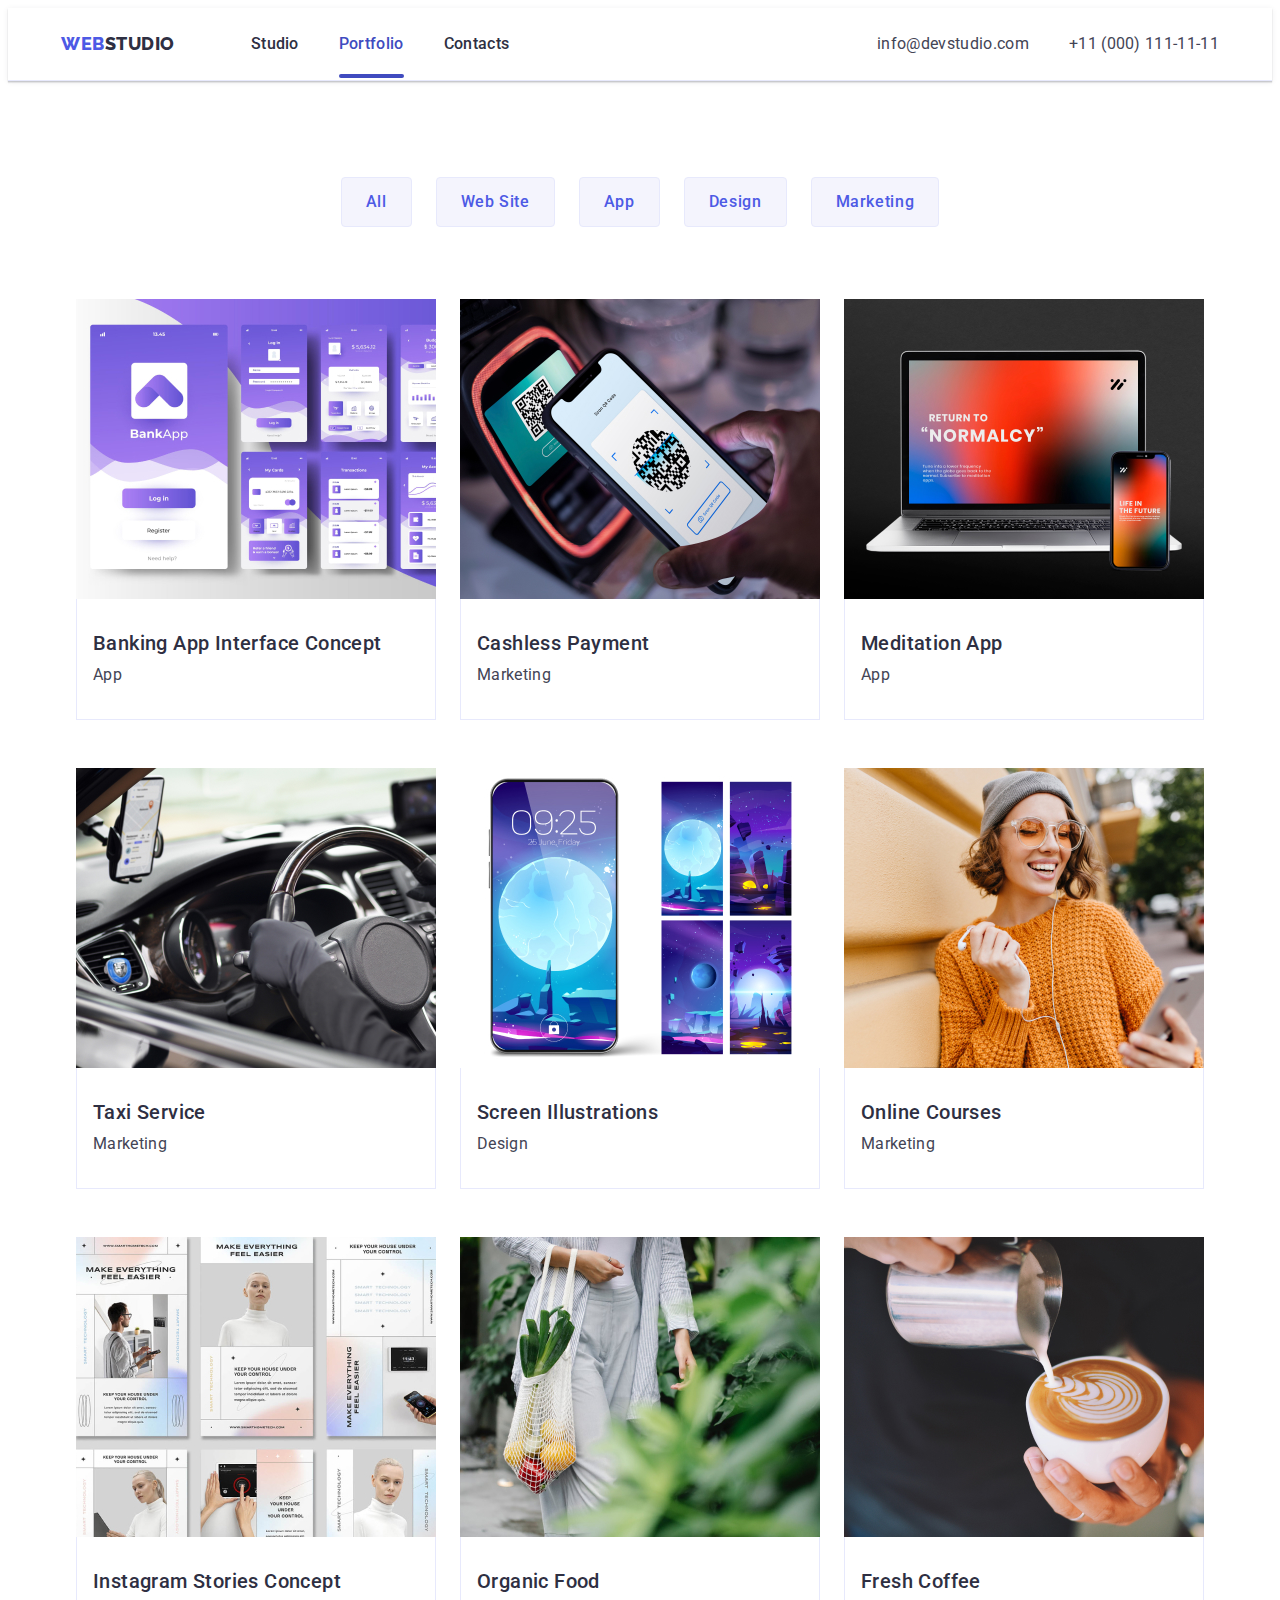
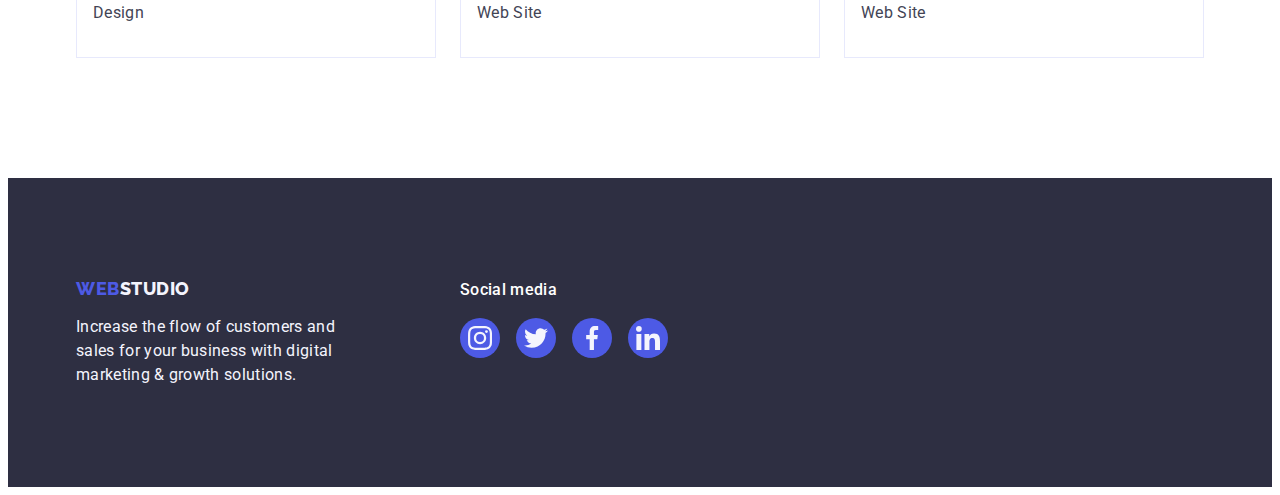
==== portfolio.html @ 048dfd37 "new" ====
<!DOCTYPE html>
<html lang="en">
<head>
    <meta charset="UTF-8">
    <meta http-equiv="X-UA-Compatible" content="IE=edge">
    <meta name="viewport" content="width=device-width, initial-scale=1.0">
    <title>Portfolio</title>
    <link rel="preconnect" href="https://fonts.googleapis.com">
    <link rel="preconnect" href="https://fonts.gstatic.com" crossorigin>
    <link href="https://fonts.googleapis.com/css2?family=Raleway:wght@800&family=Roboto:wght@400;500;700;900&display=swap"
        rel="stylesheet">
    <link rel="stylesheet" href="https://cdnjs.cloudflare.com/ajax/libs/modern-normalize/2.0.0/modern-normalize.min.css" integrity="sha512-4xo8blKMVCiXpTaLzQSLSw3KFOVPWhm/TRtuPVc4WG6kUgjH6J03IBuG7JZPkcWMxJ5huwaBpOpnwYElP/m6wg==" crossorigin="anonymous" referrerpolicy="no-referrer" />
    <link rel="stylesheet" href="./css/styles.css">
    <link rel="stylesheet" href="index.html">
</head>
<body>
    <header class="header">
        <div class="container header-container-portfolio">
        <nav class="header-navigation header-navigation-portfolio">
            <a href="./index.html" class="header-logo-link link">Web<span class="header-logo-color">Studio</span></a>
            <ul class="header-list list">
                <li class="header-item"><a class="header-link link" href="./index.html">Studio</a></li>
                <li class="header-item"><a class="header-link current-page link" href="./portfolio.html">Portfolio</a></li>
                <li class="header-item"><a class="header-link link" href="">Contacts</a></li>
            </ul>
        </nav>
        <address class="header-address">
            <ul class="header-portfolio-address-list list">
                <li class="header-address-item"><a class="header-address-link link" href="mailto:info@devstudio.com">info@devstudio.com</a></li>
                <li class="header-address-item"><a class="header-address-link link" href="tel:+110001111111">+11 (000) 111-11-11</a></li>
            </ul>
        </address>
        </div>
    </header>
    <main class="main-portfolio">
        <section class="main-portfolio-section">
            <div class="container">
            <h1 style="display: none;">Projects</h1>
            <ul class="main-portfolio-section-list list">
                <li class="main-portfolio-section-item"><button type="button" class="main-portfolio-section-button">All</button></li>
                <li class="main-portfolio-section-item"><button type="button" class="main-portfolio-section-button">Web Site</button></li>
                <li class="main-portfolio-section-item"><button type="button" class="main-portfolio-section-button">App</button></li>
                <li class="main-portfolio-section-item"><button type="button" class="main-portfolio-section-button">Design</button></li>
                <li class="main-portfolio-section-item"><button type="button" class="main-portfolio-section-button">Marketing</button></li>
            </ul>
          <ul class="main-portfolio-photo-list list">
            <li class="main-portfolio-photo-item">
                <a href="" class="portfolio-link link">
                <div class="portfolio-outbound-wrap">
                <img src="./images/portfolio1.jpg" alt="mobile application" width="360" height="300"/>
                <p class="outbound-text">14 Stylish and User-Friendly App Design Concepts · Task Manager App · Calorie Tracker App · Exotic Fruit Ecommerce App ·
                Cloud Storage App</p>
                </div>
                <div class="link-name">
                <h2 class="main-portfolio-photo-name">Banking App Interface Concept</h2>
                <p class="main-portfolio-photo-text">App</p>
                </div>
            </a>
            </li>
            <li class="main-portfolio-photo-item">
                <a href="" class="portfolio-link link">
                <div class="portfolio-outbound-wrap">
                <img src="./images/portfolio2.jpg" alt="mobile application" width="360" height="300"/>
                <p class="outbound-text">14 Stylish and User-Friendly App Design Concepts · Task Manager App · Calorie Tracker App · Exotic Fruit Ecommerce App ·
                Cloud Storage App</p>
                </div>
                <div class="link-name">
                <h2 class="main-portfolio-photo-name">Cashless Payment</h2>
                <p class="main-portfolio-photo-text">Marketing</p>
                </div>
            </a>
            </li>
            <li class="main-portfolio-photo-item">
                <a href="" class="portfolio-link link">
                <div class="portfolio-outbound-wrap">
                <img src="./images/portfolio3.jpg" alt="gadgets" width="360" height="300"/>
                <p class="outbound-text">14 Stylish and User-Friendly App Design Concepts · Task Manager App · Calorie Tracker App · Exotic Fruit Ecommerce App ·
                Cloud Storage App</p>
                </div>
                <div class="link-name">
                <h2 class="main-portfolio-photo-name">Meditation App</h2>
                <p class="main-portfolio-photo-text">App</p>
                </div>
            </a>
            </li>
            <li class="main-portfolio-photo-item">
                <a href="" class="portfolio-link link">
                <div class="portfolio-outbound-wrap">
                <img src="./images/portfolio4.jpg" alt="a car and a phone" width="360" height="300"/>
                <p class="outbound-text">14 Stylish and User-Friendly App Design Concepts · Task Manager App · Calorie Tracker App · Exotic Fruit Ecommerce App ·
                Cloud Storage App</p>
                </div>
                <div class="link-name">
                <h2 class="main-portfolio-photo-name">Taxi Service</h2>
                <p class="main-portfolio-photo-text">Marketing</p>
                </div>
            </a>
            </li>
            <li class="main-portfolio-photo-item">
                <a href="" class="portfolio-link link">
                <div class="portfolio-outbound-wrap">
                <img src="./images/portfolio5.jpg" alt="phone" width="360" height="300"/>
                <p class="outbound-text">14 Stylish and User-Friendly App Design Concepts · Task Manager App · Calorie Tracker App · Exotic Fruit Ecommerce App ·
                Cloud Storage App</p>
                </div>
                <div class="link-name">
                <h2 class="main-portfolio-photo-name">Screen Illustrations</h2>
                <p class="main-portfolio-photo-text">Design</p>
                </div>
            </a>
            </li>
            <li class="main-portfolio-photo-item">
            <a href="" class="portfolio-link link">
                <div class="portfolio-outbound-wrap">
                <img src="./images/portfolio6.jpg" alt="a girl with a phone" width="360" height="300"/>
                <p class="outbound-text">14 Stylish and User-Friendly App Design Concepts · Task Manager App · Calorie Tracker App · Exotic Fruit Ecommerce App ·
                Cloud Storage App</p>
                </div>
                <div class="link-name">
                <h2 class="main-portfolio-photo-name">Online Courses</h2>
                <p class="main-portfolio-photo-text">Marketing</p>
                </div>
            </a>
            </li>
            <li class="main-portfolio-photo-item">
                <a href="" class="portfolio-link link">
                <div class="portfolio-outbound-wrap">
                <img src="./images/portfolio7.jpg" alt="instagram content" width="360" height="300"/>
                <p class="outbound-text">14 Stylish and User-Friendly App Design Concepts · Task Manager App · Calorie Tracker App · Exotic Fruit Ecommerce App ·
                Cloud Storage App</p>
                </div>
                <div class="link-name">
                <h2 class="main-portfolio-photo-name">Instagram Stories Concept</h2>
                <p class="main-portfolio-photo-text">Design</p>
                </div>
                </a>
            </li>
            <li class="main-portfolio-photo-item">
                <a href="" class="portfolio-link link">
                <div class="portfolio-outbound-wrap">
                <img src="./images/portfolio8.jpg" alt="fruits in a bag" width="360" height="300"/>
                <p class="outbound-text">14 Stylish and User-Friendly App Design Concepts · Task Manager App · Calorie Tracker App · Exotic Fruit Ecommerce App ·
                Cloud Storage App</p>
                </div>
                <div class="link-name">
                <h2 class="main-portfolio-photo-name">Organic Food</h2>
                <p class="main-portfolio-photo-text">Web Site</p>
                </div>
            </a>
            </li>
            <li class="main-portfolio-photo-item">
                <a href="" class="portfolio-link link">
                <div class="portfolio-outbound-wrap">
                <img src="./images/portfolio9.jpg" alt="cup of coffee" width="360" height="300"/>
                <p class="outbound-text">14 Stylish and User-Friendly App Design Concepts · Task Manager App · Calorie Tracker App · Exotic Fruit Ecommerce App ·
                Cloud Storage App</p>
                </div>
                <div class="link-name">
                <h2 class="main-portfolio-photo-name">Fresh Coffee</h2>
                <p class="main-portfolio-photo-text">Web Site</p>
                </div>
                </a>
            </li>
          </ul>
          </div>
        </section>
    </main>
    <footer class="footer">
        <div class="container container-general">
            <div class="container-logo">
                <a href="./index.html" class="footer-logo-link link">Web<span class="footer-logo-color">Studio</span></a>
                <p class="footer-text">Increase the flow of customers and sales for your business with digital marketing &
                    growth solutions.</p>
            </div>
            <div class="footer-group">
                <p class="footer-social">Social media</p>
                <ul class="footer-social-list list">
                    <li class="footer-social-item">
                        <a class="footer-social-link link" href="">
                            <svg class="footer-social-icon" width="24" height="24">
                                <use href="./images/icons.svg#icon-instagram"></use>
                            </svg>
                        </a>
                    </li>
                    <li class="footer-social-item">
                        <a class="footer-social-link link" href="">
                            <svg class="footer-social-icon" width="24" height="24">
                                <use href="./images/icons.svg#icon-twitter"></use>
                            </svg>
                        </a>
                    </li>
                    <li class="footer-social-item">
                        <a class="footer-social-link link" href="">
                            <svg class="footer-social-icon" width="24" height="24">
                                <use href="./images/icons.svg#icon-facebook"></use>
                            </svg>
                        </a>
                    </li>
                    <li class="footer-social-item">
                        <a class="footer-social-link link" href="">
                            <svg class="footer-social-icon" width="24" height="24">
                                <use href="./images/icons.svg#icon-linkedin"></use>
                            </svg>
                        </a>
                    </li>
                </ul>
            </div>
        </div>
    </footer>
</body>
</html>
---- css/styles.css ----
:root {
    --titel-color:#2E2F42;
    --tra: 250ms cubic-bezier(0.4, 0, 0.2, 1);
}

body {
    font-family: "Roboto", sans-serif;
    color: #434455;
    background-color: #FFFFFF;
    
}
p, h1, h2, h3, h4, h5, h6 {
    margin: 0;
}

ul, ol {
    margin: 0;
    padding: 0;
}
img {
    display: block;
}

.container {
    width: 1128px;
    padding-left: 15px;
    padding-right: 15px;
    margin: 0 auto;
}

/**-------------- HEADER --------------*/

.header {
    border-bottom: 1px solid #e7e9fc;
    box-shadow: 0px 2px 1px rgba(46, 47, 66, 0.08), 0px 1px 1px rgba(46, 47, 66, 0.16), 0px 1px 6px rgba(46, 47, 66, 0.08);

}

.header-container {
    display: flex;
    align-items: center;
    width: 1158px;
    margin-left: auto;
    margin-right: auto;
}

.header-logo-link {
    font-family: 'Raleway', sans-serif;
    font-weight: 800;
    font-size: 18px;
    line-height: 1.17;
    /* identical to box height, or 117% */
    display: flex;
    align-items: center;
    letter-spacing: 0.03em;
    text-transform: uppercase;
        
    /* IRIS */
    color: #4D5AE5;
    margin-right: 76px;
}

.list {
    list-style: none;
}

.link {
    text-decoration: none;
}
.header-logo-color {
    font-family: 'Raleway', sans-serif;
    font-weight: 800;
    font-size: 18px;
    line-height: 1.17;
    /* identical to box height, or 117% */
    display: flex;
    align-items: center;
    letter-spacing: 0.03em;
    text-transform: uppercase;
    
    /* NAVY BLUE */
    color: #2E2F42;
}

.header-list {
    display: flex;
    gap: 40px;
}

.header-navigation {
    display: flex;
    align-items: center;
}

.header-link {
    font-weight: 500;
    font-size: 16px;
    line-height: 1.5;
    /* identical to box height, or 150% */
    letter-spacing: 0.02em;
    
    /* NAVY BLUE */
    padding: 24px 0;
    transition-property: transform;
    transition: color var(--tra);
    position: relative;
    color: #2E2F42;
}
.header-link.current-page,
.header-link:hover,
.header-link:focus {
    color: #404bbf;
}

.current-page {
    font-weight: 500;
    font-size: 16px;
    line-height: 1.5;
    /* identical to box height, or 150% */
    letter-spacing: 0.02em;

    /* NAVY BLUE */
    position: relative;
    transition: color var(--tra);
    color: #404bbf;
}

.current-page::after {
    width: 100%;
    display: block;
    position: absolute;
    left: 0;
    bottom: -1px;
    height: 4px;
    background-color: #404BBF;
    border-radius: 2px;
    content: '';
    color: #404bbf;
    }

.header-link:hover:after,
.header-link:focus:after,
.header-link.current-page:after {
    transform: scaleX(1);
}
.header-address {
    font-style: normal;
    margin-left: auto;
}

.header-address-list {
    display: flex;
    gap: 40px;
}

.header-address-link {
    font-family: 'Roboto';
    font-style: normal;
    font-weight: 400;
    font-size: 16px;
    line-height: 1.5;
    /* identical to box height, or 150% */
    letter-spacing: 0.02em;
    
    /* SLATE */
    color: #434455;
    transition: color var(--tra);
}

.header-address-link:hover,
.header-address-link:focus {
    color: #404bbf;
}


/**-------------- SECTION --------------*/

.main-section { 
    background-color: #2E2F42;
    padding-top: 188px;
    padding-bottom: 188px;
    background-image: linear-gradient(rgba(46, 47, 66, 0.7), rgba(46, 47, 66, 0.7)), url(../images/people-office1.jpg);
    background-repeat: no-repeat;
    background-position: center;
    background-size: cover;
    max-width: 1440px;
}

.main-section-title {
    font-weight: 700;
    font-size: 56px;
    line-height: 1.07;
    /* or 107% */
    text-align: center;
    letter-spacing: 0.02em;
    
    /* WHITE */
    color: #FFFFFF;
    margin-bottom: 88px;
    max-width: 496px;
    margin: 0 auto;
    margin-bottom: 48px;
    
}

.main-section-button {
    width: 169px;
    height: 56px;
    font-family: inherit;
    font-weight: 500;
    font-size: 16px;
    line-height: 1.5;
    /* identical to box height, or 150% */
    display: flex;
    align-items: center;
    letter-spacing: 0.04em;
    
    /* WHITE */
    cursor: pointer;
    border-radius: 4px;
    margin: 0 auto;
    display: block;
    min-width: 169px;
    border: none;
    color: #FFFFFF;
    transition: background-color var(--tra);
    background: #4D5AE5;
}

.main-section-button:hover,
.main-section-button:focus {
    background-color:#404BBF;
}

.data-modal-open {
    transition: background-color 250ms cubic-bezier(0.4, 0, 0.2, 1);
}

/**-------------- CONTENT --------------*/
.main-content {
    padding-top: 120px;
    padding-bottom: 120px;
}

.container-content {
    display: flex;
    align-items: center;
    justify-content: center;
    height: 112px;
    border-radius: 4px;
    margin-bottom: 8px;
}

.visually-hidden {
    position: absolute;
    width: 1px;
    height: 1px;
    margin: -1px;
    border: 0;
    padding: 0;
    white-space: nowrap;
    clip-path: inset(100%);
    clip: rect(0 0 0 0);
    overflow: hidden;
    font-weight: 500;
    font-size: 20px;
    line-height: 1.2;
    /* identical to box height, or 120% */
    letter-spacing: 0.02em;
    
    /* NAVY BLUE */
    color: var(--titel-color);

}
.main-content-name {
    font-weight: 500;
    font-size: 20px;
    line-height: 1.2;
    /* identical to box height, or 120% */
    letter-spacing: 0.02em;
    margin-bottom: 8px;

    /* NAVY BLUE */
    color: var(--titel-color);

}

.main-content-list {
    display: flex;
    gap: 24px;
}

.container-item {
    display: flex;
    justify-content: center;
    align-items: center;
    background-color: #f4f4fd;
    width: 264px;
    height: 112px;
    margin-bottom: 8px;
    border-radius: 4px;
}

.main-content-text {
    font-weight: 400;
    font-size: 16px;
    line-height: 1.5;
    /* or 150% */
    letter-spacing: 0.02em;
    
    /* SLATE */
    color: #434455;
    max-width: 264px;
}

/**-------------- PICTURES --------------*/

.main-content-pictures {
    padding-bottom: 120px;
}


.main-pictures-list {
    display: flex;
    gap: 24px;
}

.main-list-photo {
    width: calc((100% - 48px)/ 3); 
    margin-right: 24px;
}

.main-pictures-text {
    font-weight: 700;
    font-size: 36px;
    line-height: 1.11;
    /* identical to box height, or 111% */
    text-align: center;
    letter-spacing: 0.02em;
    text-transform: capitalize;
    
    /* NAVY BLUE */
    color: var(--titel-color);
    margin-bottom: 72px;
}

/**-------------- TEAM --------------*/

.main-content-team {
    background-color: #F4F4FD;
    padding: 120px 0 120px;
    
}

.main-team-list {
    background-color: #F4F4FD;
    display: flex;
    gap: 24px;
}

.main-team-item {
    background-color: #FFFFFF;
    margin-bottom: 32px;
    width: calc((100% - 72px)/ 4);
    border-radius: 0px 0px 4px 4px;
    box-shadow: 0px 1px 6px rgba(46, 47, 66, 0.08),0px 1px 1px rgba(46, 47, 66, 0.16),0px 2px 1px rgba(46, 47, 66, 0.08);
}

.main-team-titel {
    font-weight: 700;
    font-size: 36px;
    line-height: 1.11;
    /* identical to box height, or 111% */
    text-align: center;
    letter-spacing: 0.02em;
    text-transform: capitalize;
    
    /* NAVY BLUE */
    color: var(--titel-color);
    margin-bottom: 72px;
}

.main-item-workers {
    padding-top: 32px;
    padding-bottom: 32px;
    padding-left: 16px;
    padding-right: 16px;
}


.main-team-name {
    font-weight: 500;
    font-size: 20px;
    line-height: 1.2;
    /* identical to box height, or 120% */
    text-align: center;
    letter-spacing: 0.02em;
    
    /* NAVY BLUE */
    color: var(--titel-color);
    margin-bottom: 8px;
}

.main-team-text {
    font-weight: 400;
    font-size: 16px;
    line-height: 1.5;
    /* identical to box height, or 150% */
    text-align: center;
    letter-spacing: 0.02em;
    
    /* SLATE */
    color: #434455;
    margin-bottom: 8px;
   
}

.main-soc-list {
    display: flex;
    justify-content: center;
    gap: 24px;
}

.main-soc-icon {
    fill: #f4f4fd;
}

.main-soc-link {
    width: 100%;
    height: 100%;
    background-color: #4D5AE5;
    border-radius: 50%;
    display: flex;
    align-items: center;
    justify-content: center;
    width: 40px;
    height: 40px;
    transition: background-color var(--tra);
}

.main-soc-link:focus,
.main-soc-link:hover {
    background-color: #404bbf;
}

/**-------------- CUSTOMERS --------------*/

.section-customers {
    padding-bottom: 120px;
    padding-top: 120px;
}

.customers {
    font-weight: 700;
    font-size: 36px;
    line-height: 1.11;
    /* identical to box height, or 111% */
    text-align: center;
    letter-spacing: 0.02em;
    text-transform: capitalize;
    
    /* NAVY BLUE */
    color: #2E2F42;
    margin-bottom: 72px;
}

.customers-list {
    display: flex;
    justify-content: center;
    align-items: center;
    width: 100%;
    height: 100%;
    gap: 24px;
}

.customers-link {
    border: 1px solid #8e8f99;
    border-radius: 4px;
    width: 168px;
    height: 88px;
    display: flex;
    align-items: center;
    justify-content: center;
    color: #8E8F99;
    width: 100%;
    transition: border-color var(--tra), color var(--tra);
}

.customers-link:hover,
.customers-link:focus {
    color: #404bbf;
    border-color: #404bbf;
}

.customers-icon {
    fill: currentColor;
    transition: fill var(--tra);
}

.customers-item {
    width: calc((100% - 120px) / 6);

}


/**-------------- FOOTER --------------*/

.footer { 
    background-color: #2E2F42;
    padding-top: 100px;
    padding-bottom: 100px;
    display: flex;
}

.container-logo {
    margin-right: 120px;
}

.container-general {
    display: flex;
    align-items: baseline;

}

.footer-text {
    font-weight: 400;
    font-size: 16px;
    line-height: 1.5;
    /* or 150% */
    letter-spacing: 0.02em;

    /* CLOUD */
    color: #F4F4FD;  
    max-width: 264px;
}

.footer-logo-link {
    font-family: 'Raleway', sans-serif;
    font-weight: 800;
    font-size: 18px;
    line-height: 1.17;
    /* identical to box height, or 117% */
    letter-spacing: 0.03em;
    text-transform: uppercase;
    
    /* IRIS */
    color: #4D5AE5;
    margin-bottom: 16px;
    display: inline-block;
}

.footer-logo-color {
    /* CLOUD */
    color: #F4F4FD;
    display: inline-block;
}

.footer-social {
    font-style: normal;
    font-weight: 500;
    font-size: 16px;
    line-height: 1.5;
    /* identical to box height, or 150% */
    letter-spacing: 0.02em;
    
    /* WHITE */
    color: #FFFFFF;
    margin-bottom: 16px;
}

.footer-social-list {
    display: flex;
    gap: 16px;
}

.footer-social-item {
    width: 40px;
    height: 40px;
}

.footer-social-link {
    width: 100%;
    height: 100%;
    background-color: #4D5AE5;
    border-radius: 50%;
    display: flex;
    align-items: center;
    justify-content: center;
    transition: background-color var(--tra);
}

.footer-social-link:focus,
.footer-social-link:hover {
    background-color: #31d0aa;
}

.footer-social-icon {
    fill: #f4f4fd;
}


/**-------------- MODAL --------------*/

.backdrop {
    position: fixed;
    width: 100%;
    height: 100%;
    top: 0;
    background-color: rgba(46, 47, 66, 0.4);
    transition: opacity var(--tra), visibility var(--tra);
}

.modal {
    position: absolute;
    top: 50%;
    left: 50%;
    transform: translate(-50%, -50%) scale(1);
    width: 408px;
    min-height: 584px;
    background-color: #FCFCFC;
    border-radius: 4px;
    box-shadow: 0px 1px 1px rgba(0, 0, 0, 0.14), 0px 1px 3px rgba(0, 0, 0, 0.12), 0px 2px 1px rgba(0, 0, 0, 0.2);
    transition: transform var(--tra);
}

.modal-close {
    position: absolute;
    top: 24px;
    right: 24px;
    width: 24px;
    height: 24px;
    border-radius: 50%;
    border: 1px solid rgba(0, 0, 0, 0.1);
    background-color: #e7e9fc;
    cursor: pointer;
    display: block;
    margin-left: auto;
    display: flex;
    align-items: center;
    justify-content: center;
    padding: 0;
    transition: background-color var(--tra), border var(--tra);
    color: #2E2F42;
}

.modal-close:focus,
.modal-close:hover {
    background-color: #404bbf;
    border: none;
    color: #FFFFFF;
}

.modal-close:focus .modal-close-icon,
.modal-close:hover .modal-close-icon {
    fill: #FFFFFF;
}

.modal-close-icon {
    fill: currentColor;
    transition: fill var(--tra);
    position: absolute;
}

.is-hidden {
    visibility: hidden;
    opacity: 0;
    pointer-events: none;
}

.backdrop.is-hidden.modal {
    transform: translate(-50%, -50%) scale(0);
}

.modal-title {
    font-family: 'Roboto';
    font-style: normal;
    font-weight: 500;
    font-size: 16px;
    line-height: 1.5;
    /* identical to box height, or 150% */
    text-align: center;
    letter-spacing: 0.02em;
    
    /* NAVY BLUE */
    color: #2E2F42;
    padding-top: 72px;
    margin-bottom: 16px;
}

.modal-field {
    margin-bottom: 8px;
}

.label-style {
    display: flex;
    flex-direction: column;
    font-family: 'Roboto';
    font-style: normal;
    font-weight: 400;
    font-size: 12px;
    line-height: 1.17;
    /* identical to box height, or 117% */
    letter-spacing: 0.04em;
    
    /* LIGHT SLATE */
    color: #8E8F99;
}

.label-style span {
    display: block;
    margin-bottom: 4px;
    padding-left: 26px;
}

.modal-input {
    width: 360px;
    height: 40px;
    border: 1px solid rgba(46, 47, 66, 0.4);
    border-radius: 4px;
}

.modal-icon {
    position: absolute;
    left: 16px;
    top: 50%;
    transform: translateY(-50%);
}

.text-input {
    width: 360px;
    height: 120px;
    border-radius: 4px;
    border: 1px solid rgba(46, 47, 66, 0.4);
}

.input-wrap {
    position: relative;
    display: inline-flex;
}

textarea {
    resize: none;
}


/**---------Portfolio--------**/

/**-------------- HEADER PORTFOLIO --------------*/

 img {
    display: block;
 }

.header {
    border-bottom: 1px solid #e7e9fc;

}

.header-container-portfolio {
    display: flex;
    align-items: center;
    width: 1158px;
}

.header-navigation-portfolio {
    display: flex;
}


.header-portfolio-address-list {
    display: flex;
    gap: 40px;
}

.header-address-link {
    font-family: 'Roboto';
    font-style: normal;
    font-weight: 400;
    font-size: 16px;
    line-height: 1.5;
    /* identical to box height, or 150% */
    letter-spacing: 0.02em;
    
    /* SLATE */
    color: #434455;
    transition: color var(--tra);
}

.header-address-link:hover,
.header-address-link:focus {
    color: #404bbf;
}

.list {
    list-style: none;
}

.header-link:hover,
.header-link:focus {
    color: #404bbf;
}

.header-list {
    padding: 24px 0;
}

.header-logo-link {
    font-family: 'Raleway', sans-serif;
    font-weight: 800;
    font-size: 18px;
    line-height: 1.17;
    /* identical to box height, or 117% */
    display: flex;
    align-items: center;
    letter-spacing: 0.03em;
    text-transform: uppercase;
    
    /* IRIS */
    color: #4D5AE5;
}

.header-logo-color {
    font-family: 'Raleway', sans-serif;
    font-weight: 800;
    font-size: 18px;
    line-height: 1.17;
    /* identical to box height, or 117% */
    display: flex;
    align-items: center;
    letter-spacing: 0.03em;
    text-transform: uppercase;
    
    /* NAVY BLUE */
    color: #2E2F42;
}

/**-------------- MAIN PORTFOLIO --------------*/

.main-portfolio-section {
    padding: 96px 0 120px;
}

.main-portfolio-section-list {
    margin-bottom: 72px;
    display: flex;
    gap: 24px;
    justify-content: center;

}

.main-portfolio-section-button {
    font-family: inherit;
    font-weight: 500;
    font-size: 16px;
    line-height: 1.5;
    /* identical to box height, or 150% */
    display: flex;
    align-items: center;
    text-align: center;
    letter-spacing: 0.04em;

    /* IRIS */
    color: #4D5AE5;
    cursor: pointer;
    background-color: #F4F4FD;
    padding: 12px 24px;
    border: 1px solid #e7e9fc;
    border-radius: 4px;
    box-shadow: 0 2 1 0 #404BBF;
    transition: color 250ms cubic-bezier(0.4, 0, 0.2, 1), background-color 250ms cubic-bezier(0.4, 0, 0.2, 1), border-color 250ms cubic-bezier(0.4, 0, 0.2, 1), box-shadow 250ms cubic-bezier(0.4, 0, 0.2, 1)

}

.main-portfolio-section-button:hover,
.main-portfolio-section-button:focus {
    color:  #FFFFFF;
    background-color: #404BBF;
    border: 1px solid transparent;
    box-shadow: 0px 3px 1px rgba(0, 0, 0, 0.1), 0px 2px 1px rgba(0, 0, 0, 0.08), 0px 2px 2px rgba(0, 0, 0, 0.12);
}

.portfolio-link {
    text-decoration: none;
    display: block;
    transition: box-shadow var(--tra);
}

.portfolio-link:hover .outbound-text {
    box-shadow: 0px 1px 6px rgba(46, 47, 66, 0.08), 0px 1px 1px rgba(46, 47, 66, 0.16), 0px 2px 1px rgba(46, 47, 66, 0.08);
    transform: translateY(0);
}

.portfolio-link:focus .outbound-text{
    box-shadow: 0px 1px 6px rgba(46, 47, 66, 0.08), 0px 1px 1px rgba(46, 47, 66, 0.16), 0px 2px 1px rgba(46, 47, 66, 0.08);
    transform: translateY(0);
}

.portfolio-outbound-wrap {
    position: relative;
    overflow: hidden;
}

.outbound-text {
    font-weight: 400;
    font-size: 16px;
    line-height: 1.5;
    /* or 150% */
    letter-spacing: 0.02em;
    
    /* CLOUD */
    color: #F4F4FD;
    position: absolute;
    top: 0;
    background: #4D5AE5;
    padding: 40px 32px;
    height: 100%;
    width: 100%;
    transform: translateY(100%);
    transition: transform var(--tra);

}

.link-name {
    padding: 32px 16px;
    border: 1px solid #e7e9fc;
    border-top: none;
}

.main-portfolio-photo-list {
    display: flex;
    flex-wrap: wrap;
    gap: 48px 24px;
}

.main-portfolio-photo-item {
    width: calc((100% - 48px)/ 3);
}



.main-portfolio-photo-name {
    font-weight: 500;
    font-size: 20px;
    line-height: 1.2;
    /* identical to box height, or 120% */
    letter-spacing: 0.02em;
    
    /* NAVY BLUE */
    color: #2E2F42;
    margin-bottom: 8px;
}

.main-portfolio-photo-text {
    font-weight: 400;
    font-size: 16px;
    line-height: 1.5;
    /* identical to box height, or 150% */
    letter-spacing: 0.02em;
    
    /* SLATE */
    color: #434455;
}
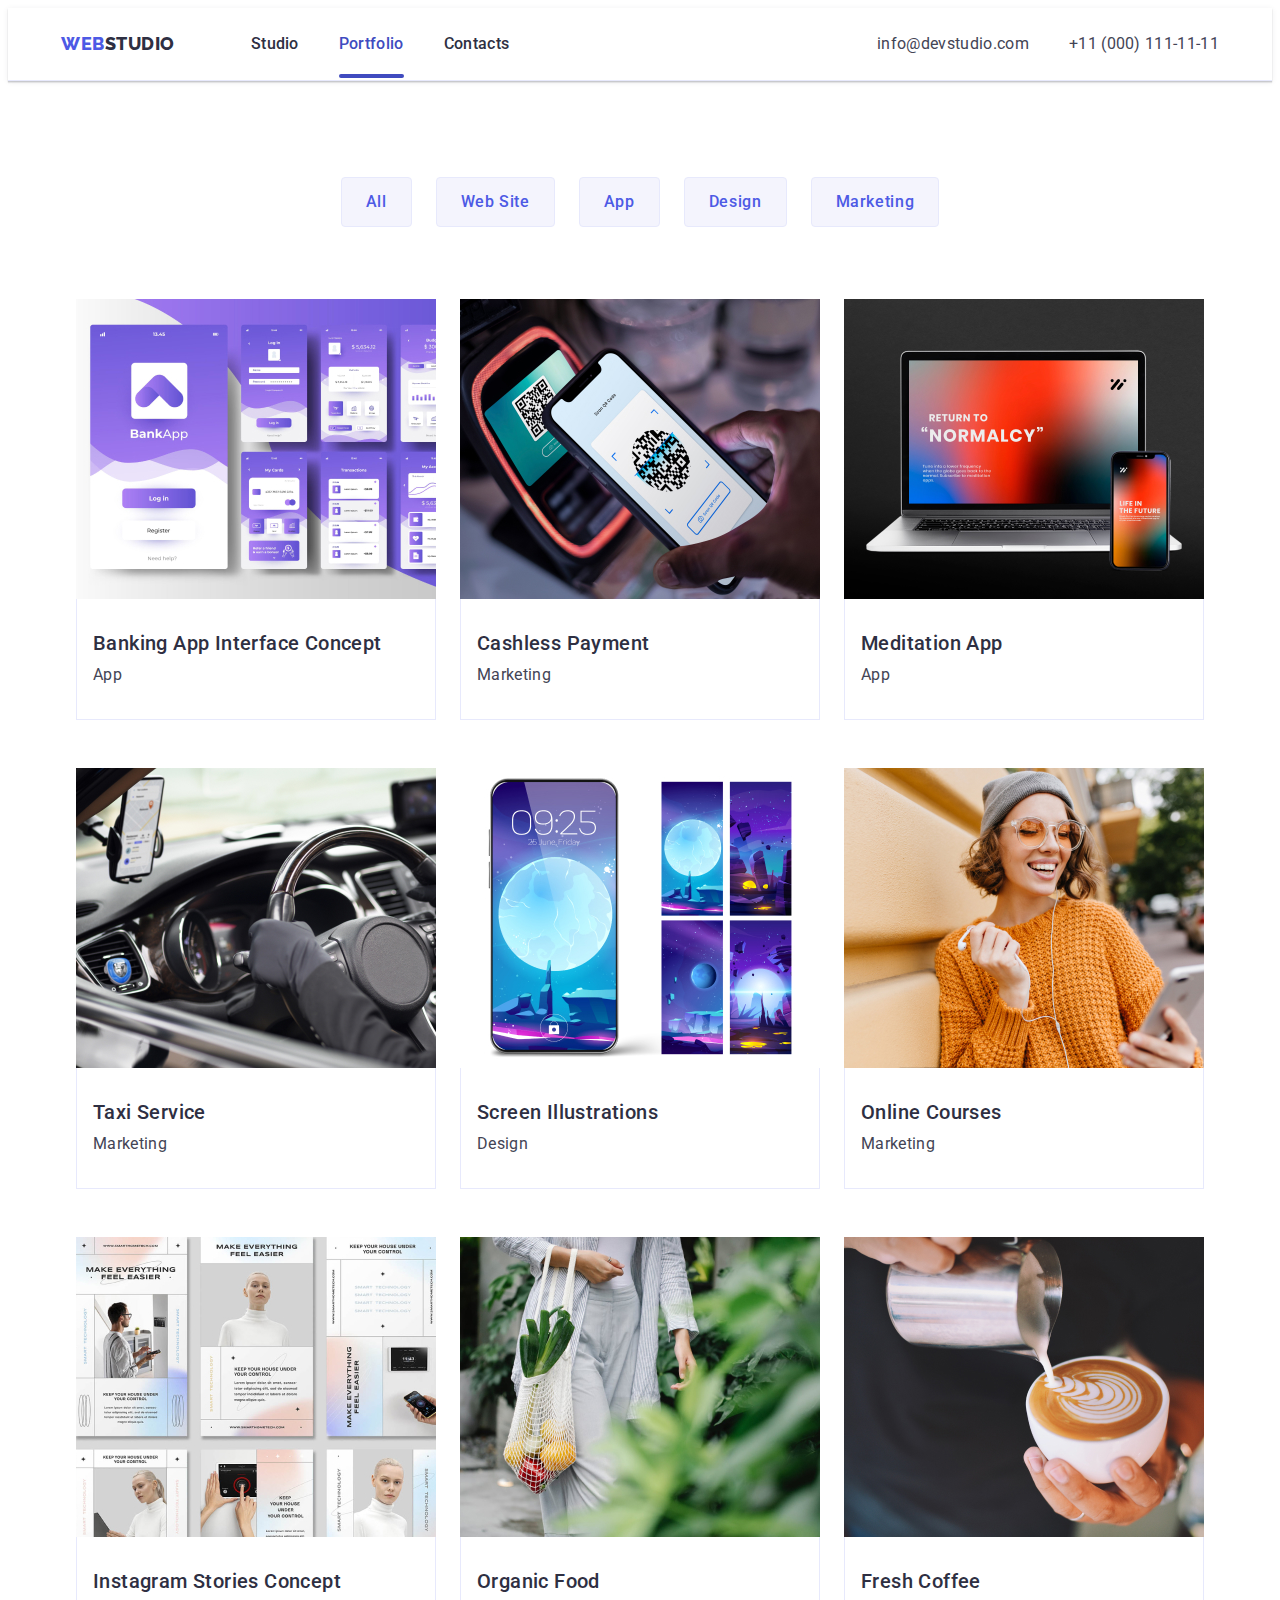
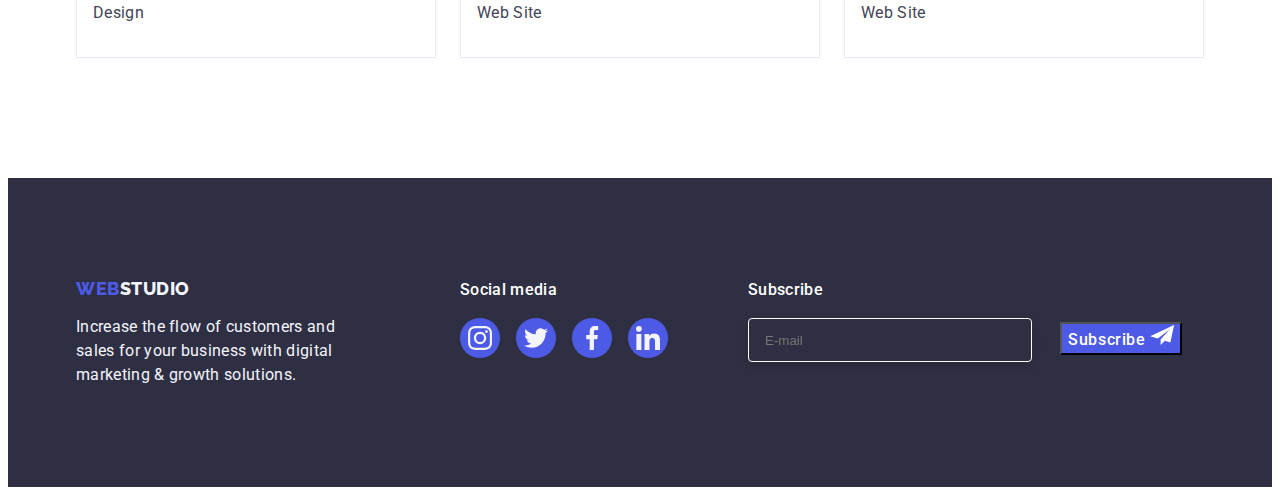
==== commit 5d7607f5: "finish" ====
--- a/portfolio.html
+++ b/portfolio.html
@@ -205,6 +205,18 @@
                     </li>
                 </ul>
             </div>
+            <form class="modal-form-footer">
+                <p class="modal-footer-paragrapth">Subscribe</p>
+                <label class="footer-label">
+                    <input type="email" name="user-email" class="footer-input" placeholder="E-mail" />
+                </label>
+                <button type="submit" class="modal-form-submit-footer">
+                    Subscribe
+                    <svg class="footer-email-icon" width="24" height="20">
+                        <use href="./images/icons.svg#icon-icon-send"></use>
+                    </svg>
+                </button>
+            </form>
         </div>
     </footer>
 </body>
--- a/css/styles.css
+++ b/css/styles.css
@@ -598,7 +598,46 @@
     fill: #f4f4fd;
 }
 
-
+.modal-footer-paragrapth {
+    font-weight: 500;
+    font-size: 16px;
+    line-height: 1.5;
+    letter-spacing: 0.02em;
+    margin-bottom: 16px;
+    color: #FFFFFF;
+}
+
+.footer-input {
+    width: 264px;
+    height: 40px;
+    border: 1px solid #FFFFFF;
+    filter: drop-shadow(0px 4px 4px rgba(0, 0, 0, 0.15));
+    border-radius: 4px;
+    padding-left: 16px;
+    cursor: pointer;
+    transition: border var(--tra);
+    color:#FFFFFF ;
+    background-color: #2E2F42;
+    
+}
+
+.modal-form-footer {
+    margin-left: 80px;
+}
+
+.modal-form-submit-footer {
+    background-color: #4D5AE5;
+    font-family: 'Roboto';
+    font-style: normal;
+    font-weight: 500;
+    font-size: 16px;
+    line-height: 24px;
+    /* identical to box height, or 150% */
+    letter-spacing: 0.04em;
+    color: #FFFFFF;
+    margin-left: 24px;
+       
+}
 /**-------------- MODAL --------------*/
 
 .backdrop {
@@ -671,6 +710,10 @@
     transform: translate(-50%, -50%) scale(0);
 }
 
+.modal {
+    padding: 72px 24px 24px;
+}
+
 .modal-title {
     font-family: 'Roboto';
     font-style: normal;
@@ -683,7 +726,6 @@
     
     /* NAVY BLUE */
     color: #2E2F42;
-    padding-top: 72px;
     margin-bottom: 16px;
 }
 
@@ -709,7 +751,6 @@
 .label-style span {
     display: block;
     margin-bottom: 4px;
-    padding-left: 26px;
 }
 
 .modal-input {
@@ -717,6 +758,16 @@
     height: 40px;
     border: 1px solid rgba(46, 47, 66, 0.4);
     border-radius: 4px;
+    outline: none;
+    padding-left: 38px;
+}
+
+.modal-input:focus {
+    border-color: #4D5AE5;
+}
+
+.modal-input:focus + .modal-icon {
+     fill: #4D5AE5;
 }
 
 .modal-icon {
@@ -731,6 +782,23 @@
     height: 120px;
     border-radius: 4px;
     border: 1px solid rgba(46, 47, 66, 0.4);
+    outline: none;
+    font-family: 'Roboto';
+    font-style: normal;
+    font-weight: 400;
+    font-size: 12px;
+    line-height: 14px;
+    /* identical to box height, or 117% */
+    letter-spacing: 0.04em;
+    
+    /* NAVY BLUE modal */
+    color: rgba(46, 47, 66, 0.4);
+    padding-left: 16px;
+    padding-top: 8px;
+}
+
+.text-input:focus {
+    border-color: #4D5AE5;
 }
 
 .input-wrap {
@@ -742,6 +810,66 @@
     resize: none;
 }
 
+.check-text {
+    display: flex;
+    align-items: center;
+    font-family: 'Roboto';
+    font-style: normal;
+    font-weight: 400;
+    font-size: 12px;
+    line-height: 14px;
+    /* or 117% */
+    letter-spacing: 0.04em;
+    
+    /* LIGHT SLATE */
+    color: #8E8F99;
+    
+}
+
+.check-text span {
+    width: 16px;
+    height: 16px;
+    border: 1px solid rgba(46, 47, 66, 0.4);
+    border-radius: 2px;
+    display: inline-flex;
+    align-items: center;
+    justify-content: center;
+    fill: transparent;
+
+    transition: background-color var(--tra), fill var(--tra);
+}
+
+.modal-check:checked + .check-text span {
+    background-color: #F4F4FD;
+    border: none;
+    fill: #F4F4FD;;
+}
+
+.modal-check-span {
+    margin-right: 8px;
+}
+
+.privacy-link {
+    text-decoration: underline;
+}
+
+.send {
+    display: block;
+    justify-content: center;
+    align-items: center;
+    min-width: 169px;
+    height: 56px;
+    background-color: #4D5AE5;
+    border: none;
+    border-radius: 4px;
+    font-family: "Roboto", sans-serif;
+    font-weight: 500;
+    line-height: 1.5;
+    color: #FFFFFF;
+    cursor: pointer;
+    transition: background-color var(--tra);
+    margin: 24px auto;
+}
 
 /**---------Portfolio--------**/
 
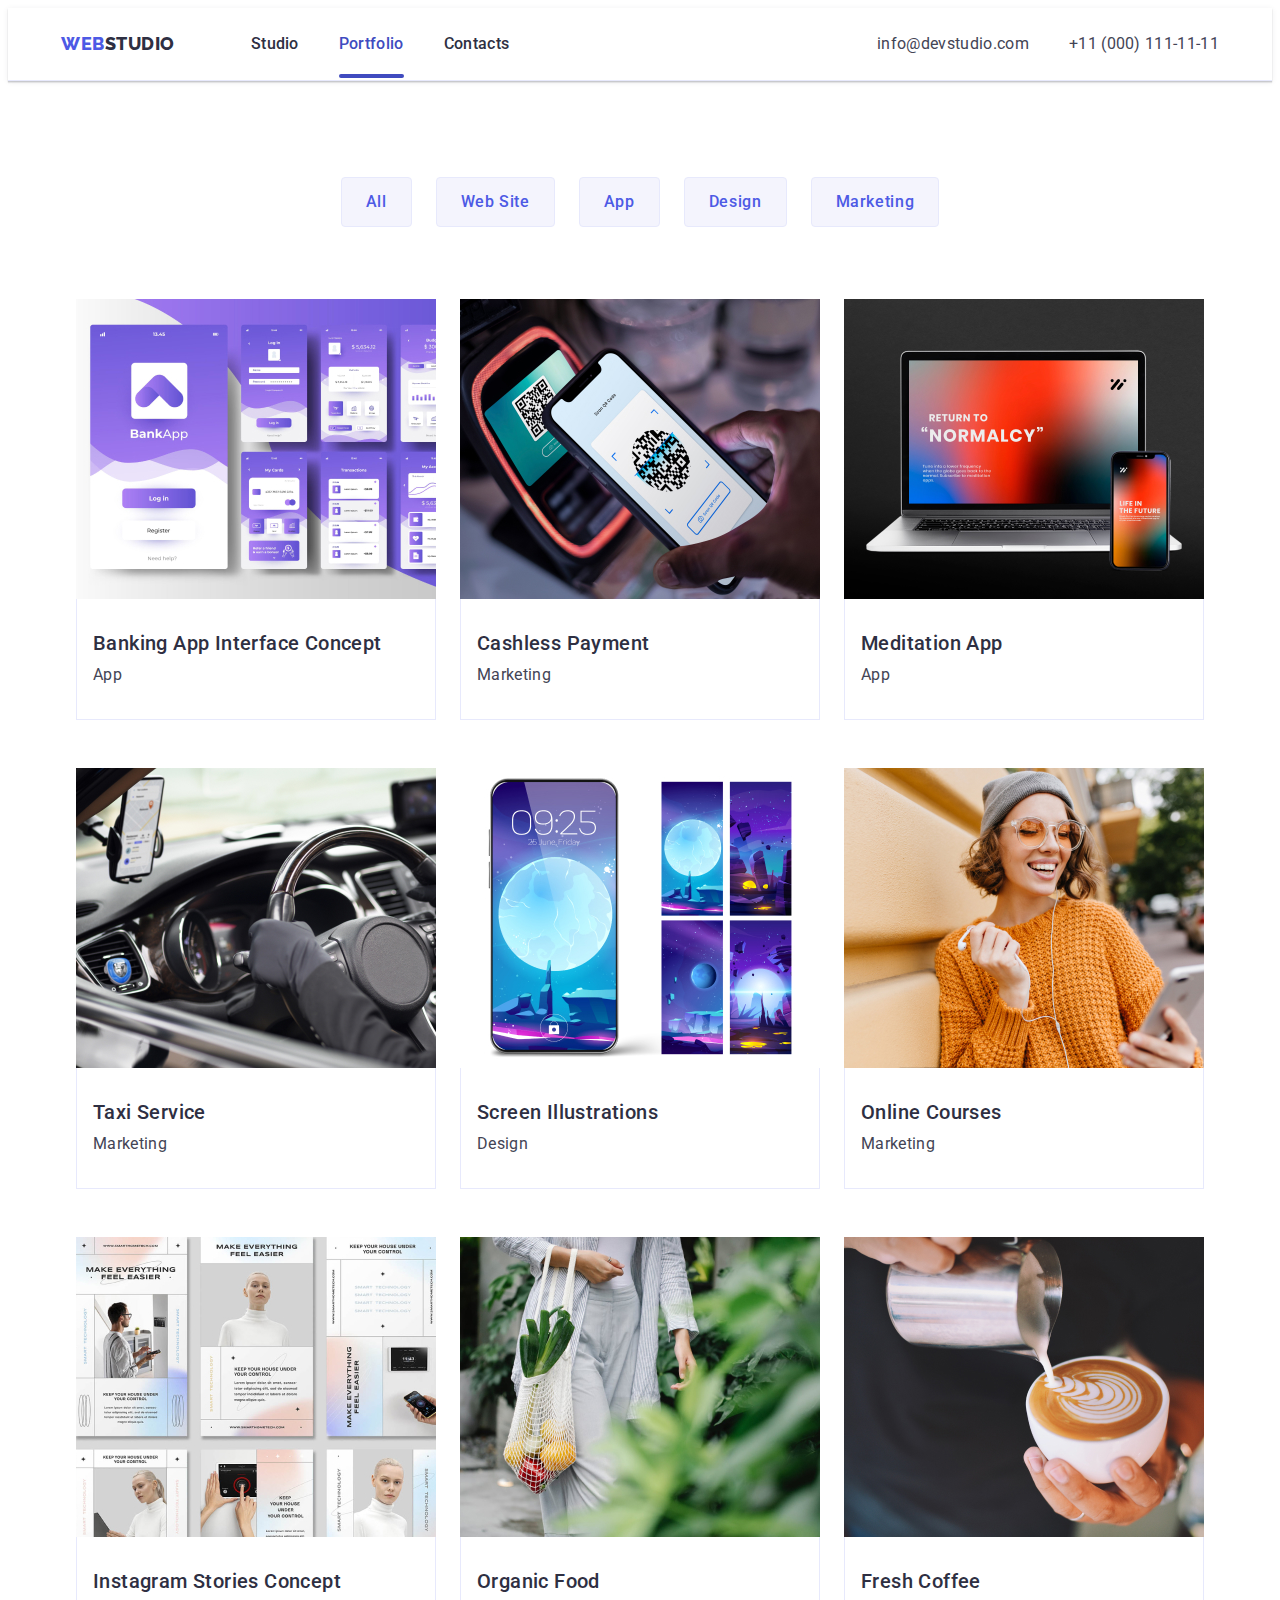
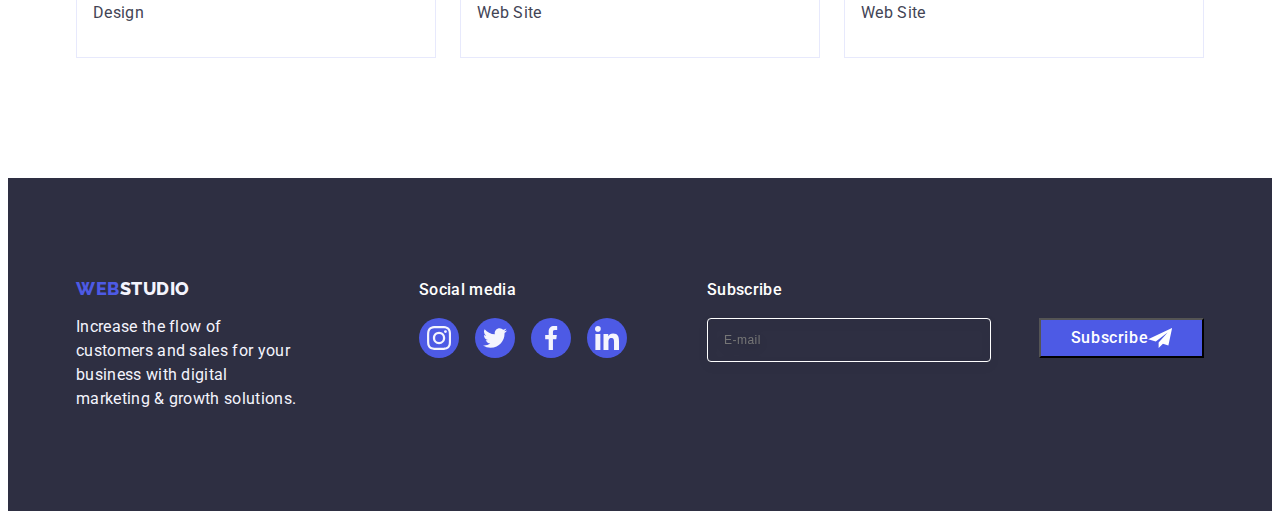
==== commit ab3db27f: "corecction" ====
--- a/portfolio.html
+++ b/portfolio.html
@@ -205,8 +205,9 @@
                     </li>
                 </ul>
             </div>
-            <form class="modal-form-footer">
+            <div class="container-form">
                 <p class="modal-footer-paragrapth">Subscribe</p>
+                <form class="modal-form-footer">
                 <label class="footer-label">
                     <input type="email" name="user-email" class="footer-input" placeholder="E-mail" />
                 </label>
@@ -217,6 +218,7 @@
                     </svg>
                 </button>
             </form>
+            </div>
         </div>
     </footer>
 </body>
--- a/css/styles.css
+++ b/css/styles.css
@@ -605,6 +605,7 @@
     letter-spacing: 0.02em;
     margin-bottom: 16px;
     color: #FFFFFF;
+    margin-left: 80px;
 }
 
 .footer-input {
@@ -617,17 +618,20 @@
     cursor: pointer;
     transition: border var(--tra);
     color:#FFFFFF ;
-    background-color: #2E2F42;
-    
+    background-color: transparent;
+    font-size: 12px;
+    line-height: 1.5;
+    letter-spacing: 0.04em;
 }
 
 .modal-form-footer {
     margin-left: 80px;
+    display: flex;
+    gap: 24px;
 }
 
 .modal-form-submit-footer {
     background-color: #4D5AE5;
-    font-family: 'Roboto';
     font-style: normal;
     font-weight: 500;
     font-size: 16px;
@@ -636,6 +640,12 @@
     letter-spacing: 0.04em;
     color: #FFFFFF;
     margin-left: 24px;
+    min-width: 165px;
+    height: 40px;
+    font-family: "Roboto";
+    display: flex;
+    justify-content: center;
+    align-items: center;
        
 }
 /**-------------- MODAL --------------*/
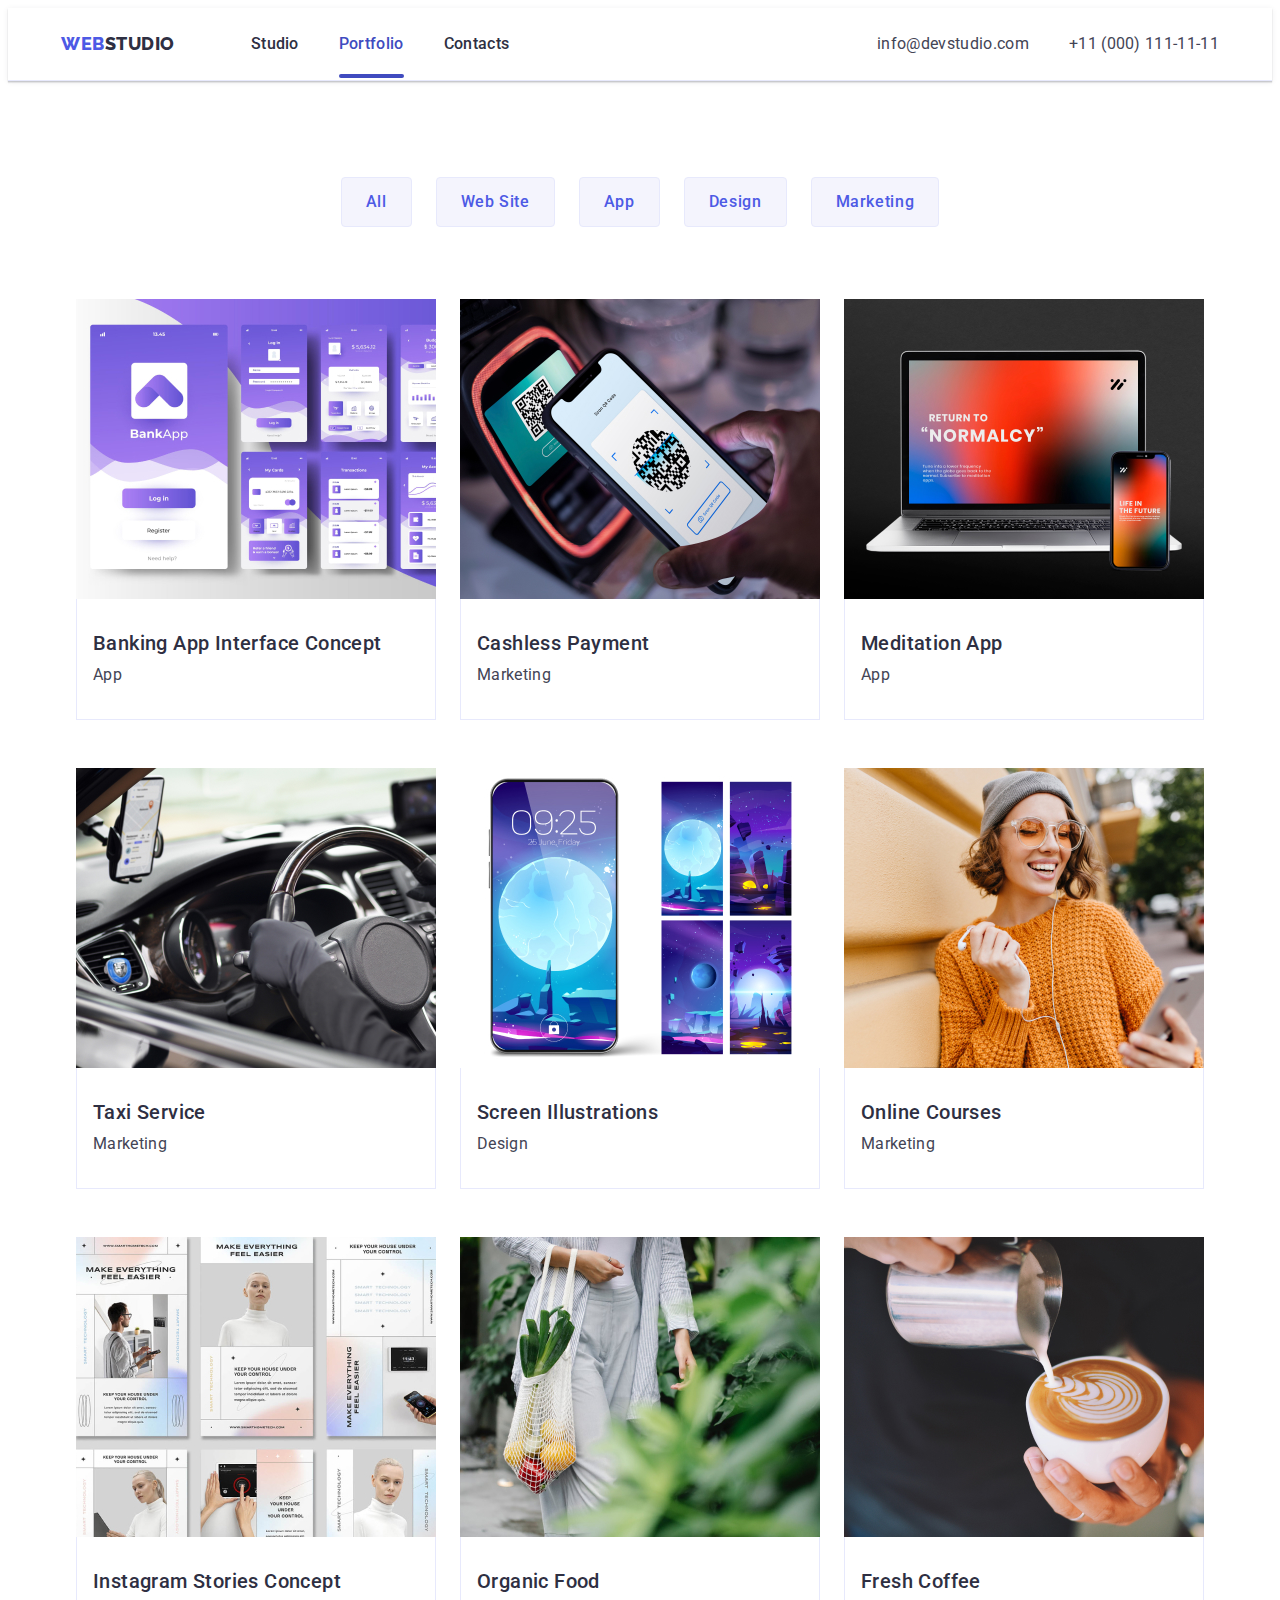
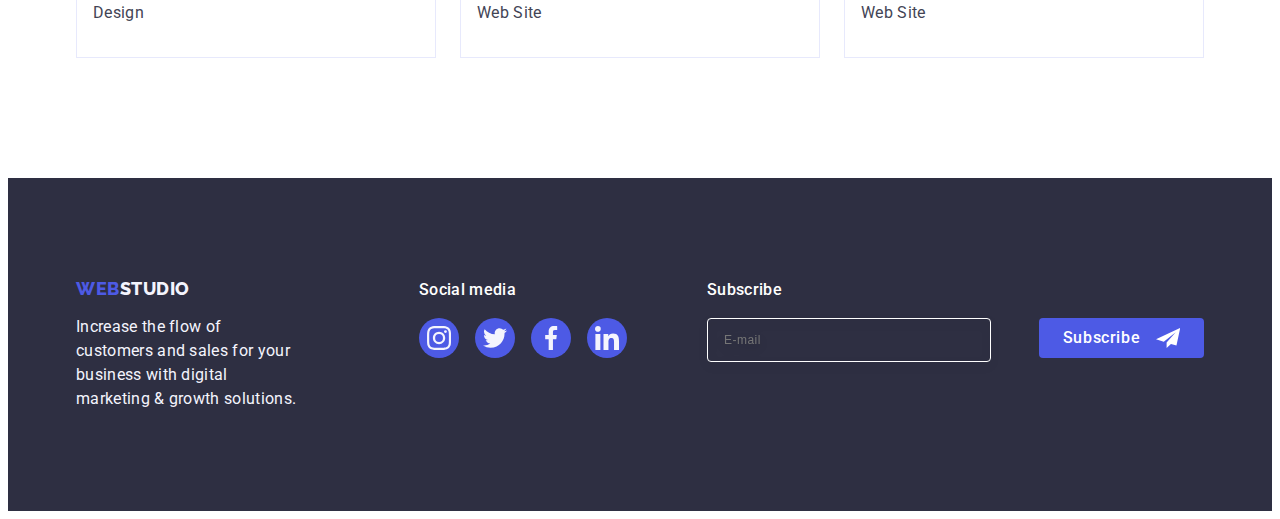
==== commit ee38c3ce: "correction" ====
--- a/portfolio.html
+++ b/portfolio.html
@@ -213,7 +213,7 @@
                 </label>
                 <button type="submit" class="modal-form-submit-footer">
                     Subscribe
-                    <svg class="footer-email-icon" width="24" height="20">
+                    <svg class="footer-email-icon" width="24" height="24">
                         <use href="./images/icons.svg#icon-icon-send"></use>
                     </svg>
                 </button>
--- a/css/styles.css
+++ b/css/styles.css
@@ -631,21 +631,29 @@
 }
 
 .modal-form-submit-footer {
+    font-family: "Roboto", sans-serif;
     background-color: #4D5AE5;
     font-style: normal;
     font-weight: 500;
     font-size: 16px;
-    line-height: 24px;
+    line-height: 1.5;
     /* identical to box height, or 150% */
     letter-spacing: 0.04em;
     color: #FFFFFF;
-    margin-left: 24px;
     min-width: 165px;
     height: 40px;
     font-family: "Roboto";
     display: flex;
     justify-content: center;
     align-items: center;
+    cursor: pointer;
+    border: none;
+    border-radius: 4px;
+    margin-left: 24px;
+
+.footer-email-icon {
+    margin-left: 16px;
+    }
        
 }
 /**-------------- MODAL --------------*/
